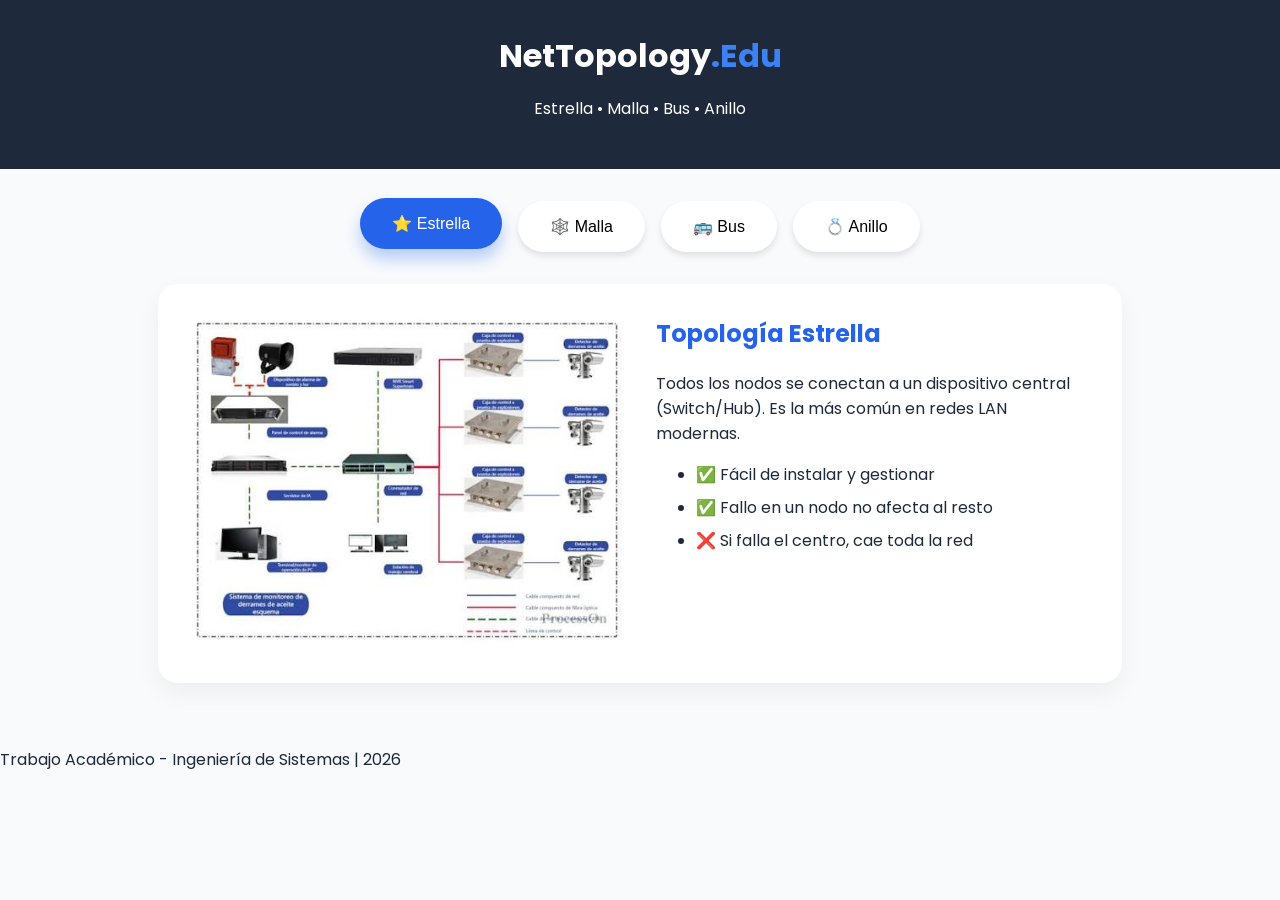
==== index.html @ 2206d34b "Add files via upload" ====
<!DOCTYPE html>
<html lang="es">
<head>
    <meta charset="UTF-8">
    <meta name="viewport" content="width=device-width, initial-scale=1.0">
    <title>Topologías de Red Físicas | Harold García</title>
    <link rel="stylesheet" href="styles.css">
    <link href="https://fonts.googleapis.com/css2?family=Poppins:wght@300;500;700&display=swap" rel="stylesheet">
</head>
<body>
    <header>
        <div class="logo">NetTopology<span>.Edu</span></div>
        <p class="subtitle">Estrella • Malla • Bus • Anillo</p>
    </header>

    <main>
        <nav class="topology-nav">
            <button class="nav-btn active" data-target="estrella">⭐ Estrella</button>
            <button class="nav-btn" data-target="malla">🕸️ Malla</button>
            <button class="nav-btn" data-target="bus">🚌 Bus</button>
            <button class="nav-btn" data-target="anillo">💍 Anillo</button>
        </nav>

        <section id="content-display" class="content-card">
            <div class="visual-area">
                <img id="topo-img" src="" alt="Diagrama Topología">
            </div>
            <div class="info-area">
                <h2 id="topo-title">Selecciona una Topología</h2>
                <p id="topo-desc">Explora las características de cada red física.</p>
                <ul id="topo-features"></ul>
            </div>
        </section>
    </main>

    <footer>
        <p>Trabajo Académico - Ingeniería de Sistemas | 2026</p>
    </footer>

    <script src="script.js"></script>
</body>
</html>
---- styles.css ----
:root {
    --primary: #2563eb;
    --dark: #1e293b;
    --light: #f8fafc;
    --accent: #3b82f6;
}

body {
    font-family: 'Poppins', sans-serif;
    margin: 0;
    background-color: var(--light);
    color: var(--dark);
    display: flex;
    flex-direction: column;
    min-height: 100vh;
}

header {
    background: var(--dark);
    color: white;
    padding: 2rem;
    text-align: center;
}

.logo { font-size: 2rem; font-weight: 700; }
.logo span { color: var(--accent); }

.topology-nav {
    display: flex;
    justify-content: center;
    gap: 1rem;
    padding: 2rem;
    flex-wrap: wrap;
}

.nav-btn {
    padding: 1rem 2rem;
    border: none;
    border-radius: 50px;
    background: white;
    box-shadow: 0 4px 6px rgba(0,0,0,0.1);
    cursor: pointer;
    font-weight: 500;
    transition: all 0.3s ease;
    font-size: 1rem;
}

.nav-btn:hover, .nav-btn.active {
    background: var(--primary);
    color: white;
    transform: translateY(-3px);
    box-shadow: 0 10px 15px rgba(37, 99, 235, 0.3);
}

.content-card {
    max-width: 900px;
    margin: 0 auto 3rem;
    background: white;
    border-radius: 20px;
    padding: 2rem;
    box-shadow: 0 10px 25px rgba(0,0,0,0.05);
    display: grid;
    grid-template-columns: 1fr 1fr;
    gap: 2rem;
    animation: fadeIn 0.5s ease;
}

.visual-area img {
    width: 100%;
    border-radius: 10px;
    background: #f1f5f9;
}

#topo-title { color: var(--primary); margin-top: 0; }
#topo-features li { margin-bottom: 0.5rem; }

@keyframes fadeIn {
    from { opacity: 0; transform: translateY(10px); }
    to { opacity: 1; transform: translateY(0); }
}

@media (max-width: 768px) {
    .content-card { grid-template-columns: 1fr; }
}
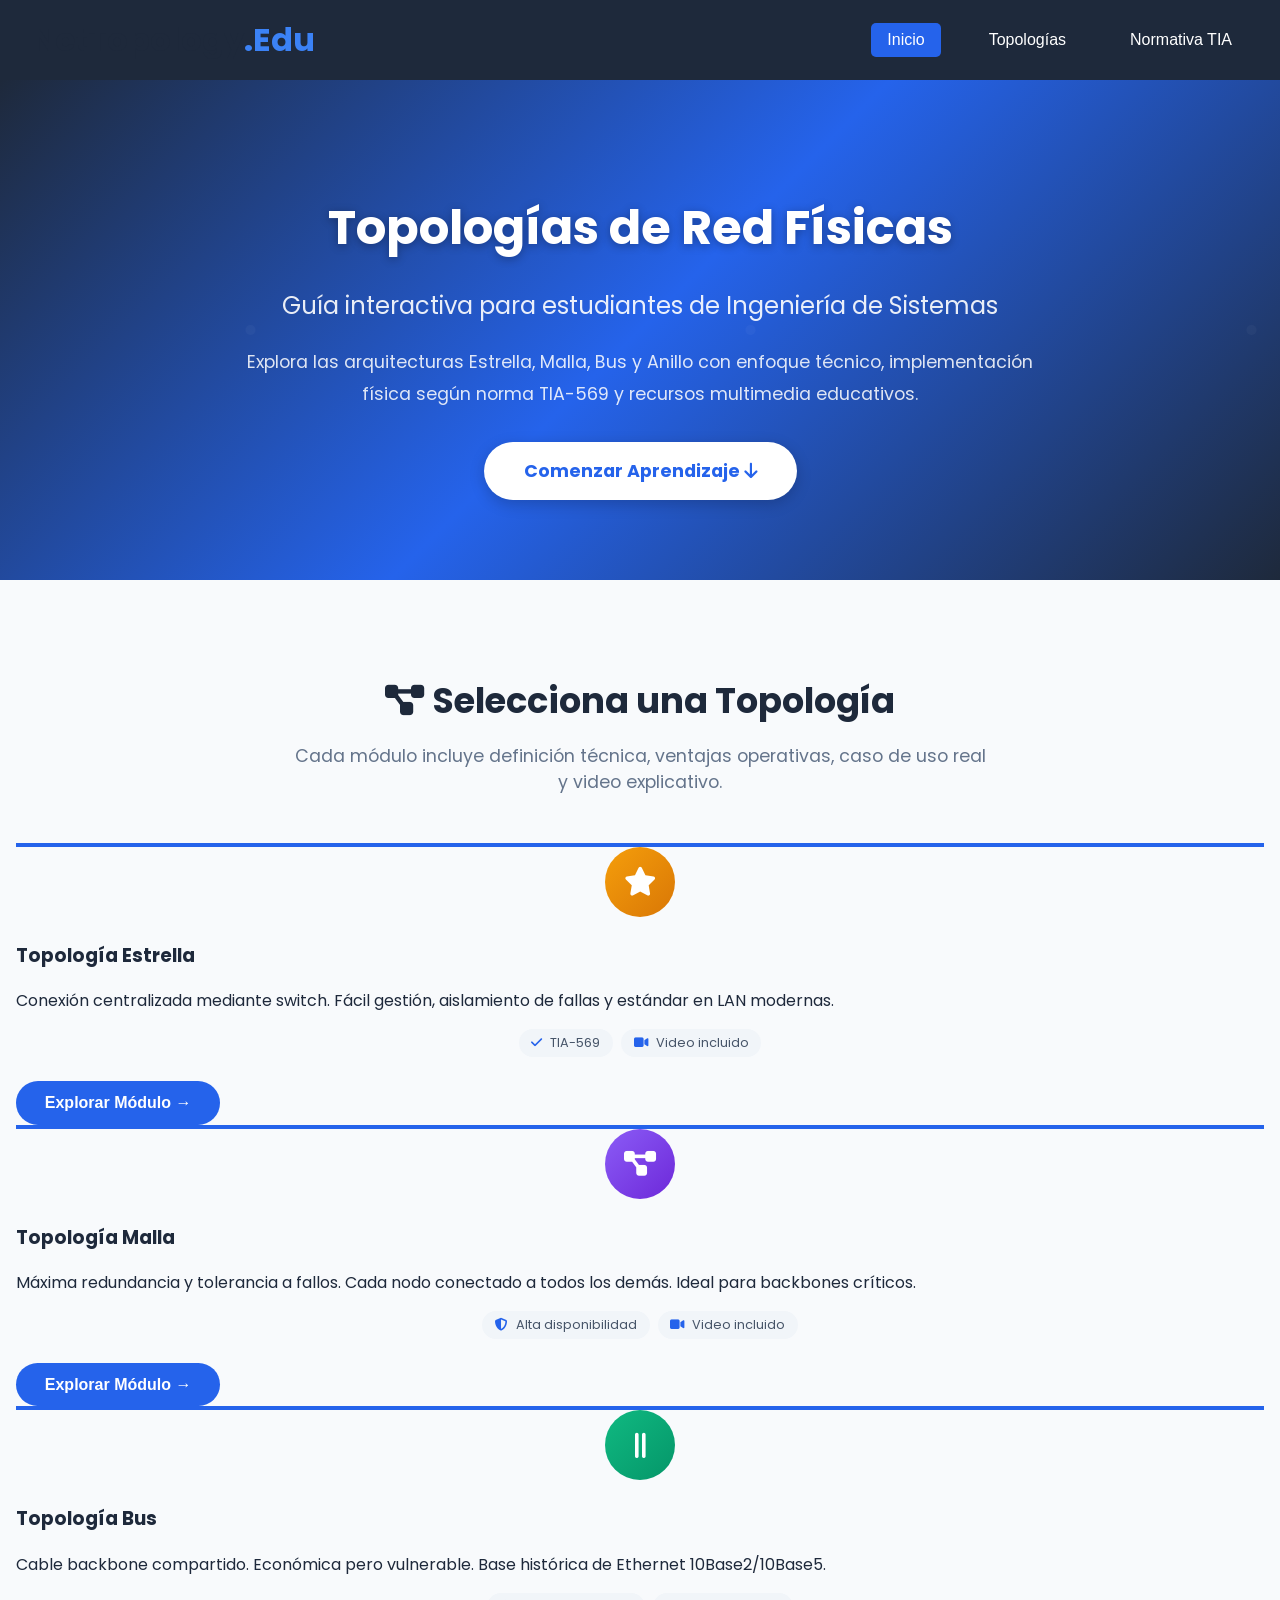
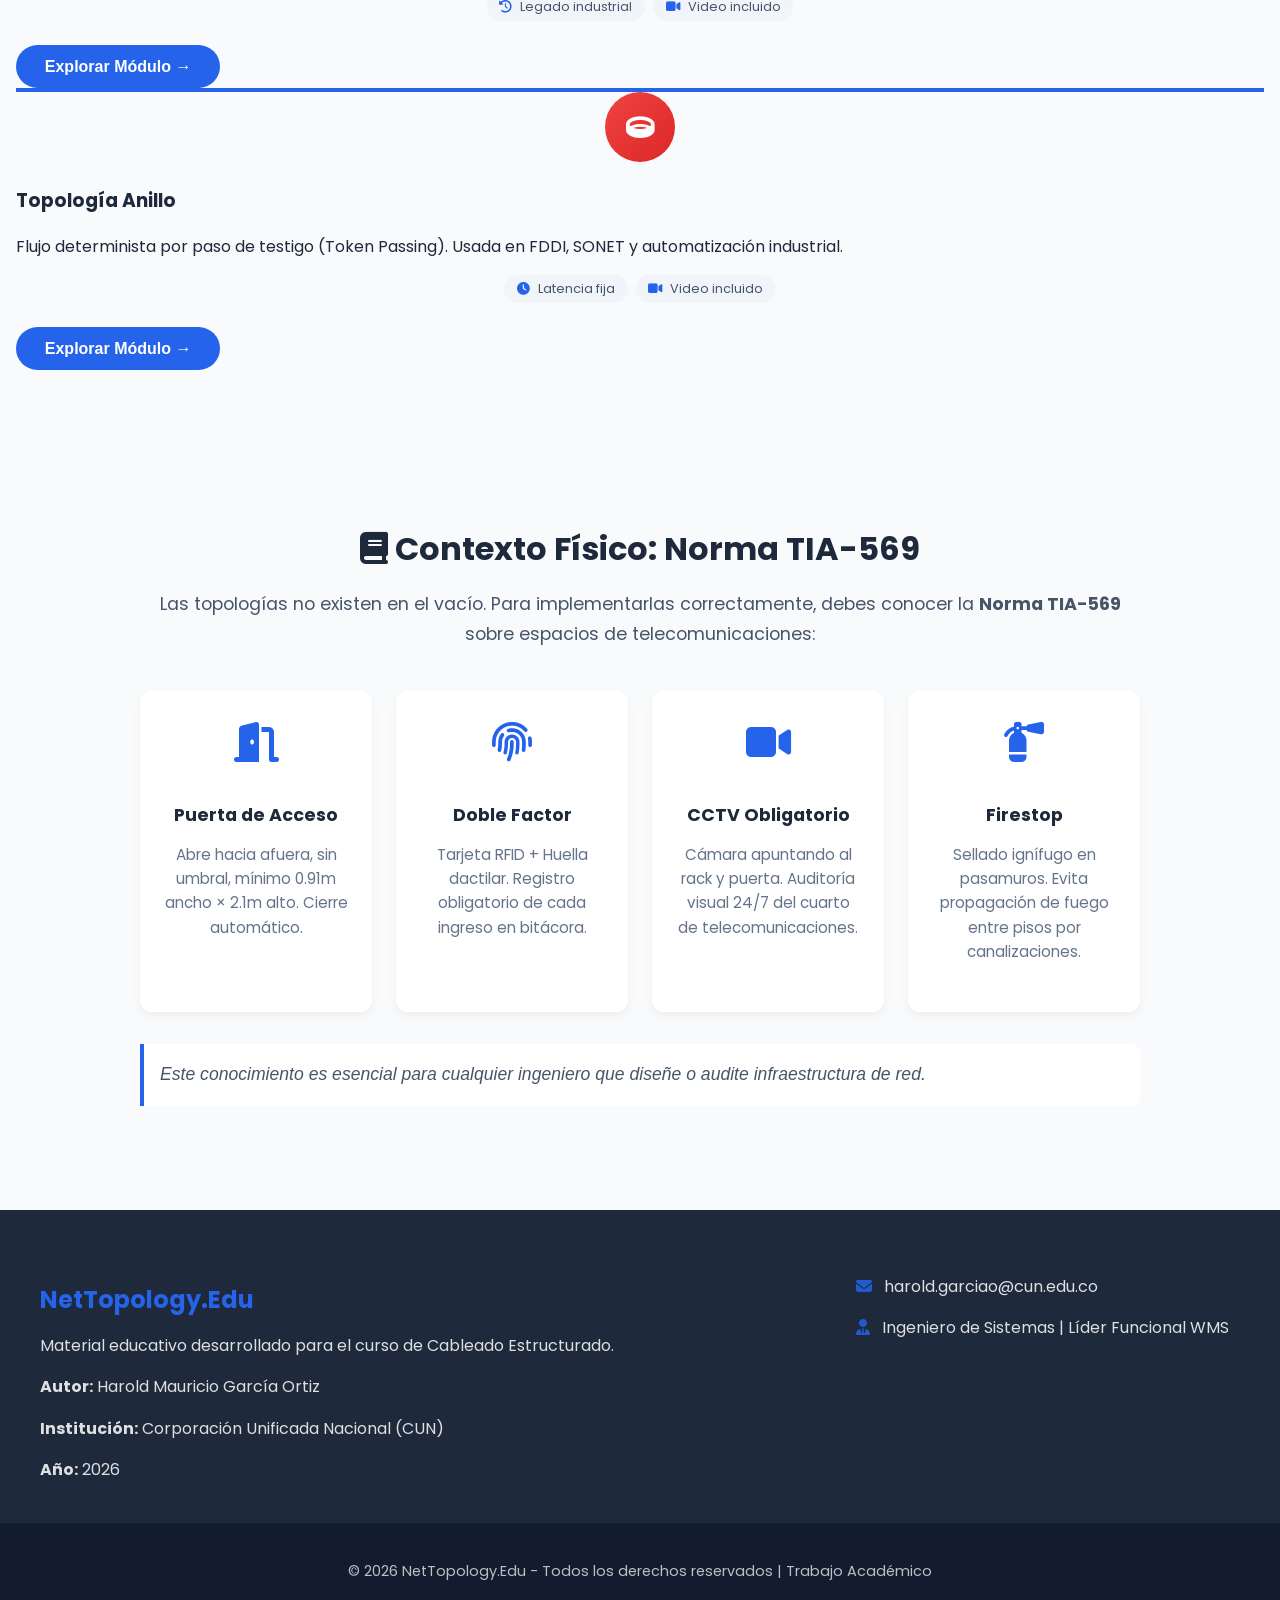
==== commit c60af8a2: "Add files via upload Entrega final completa: Sitio educativo interactivo con videos y normativa TIA-" ====
--- a/index.html
+++ b/index.html
@@ -3,40 +3,151 @@
 <head>
     <meta charset="UTF-8">
     <meta name="viewport" content="width=device-width, initial-scale=1.0">
-    <title>Topologías de Red Físicas | Harold García</title>
+    <title>Topologías de Red Físicas | NetTopology.Edu</title>
     <link rel="stylesheet" href="styles.css">
     <link href="https://fonts.googleapis.com/css2?family=Poppins:wght@300;500;700&display=swap" rel="stylesheet">
+    <link rel="stylesheet" href="https://cdnjs.cloudflare.com/ajax/libs/font-awesome/6.4.0/css/all.min.css">
 </head>
 <body>
-    <header>
+
+    <!-- Navegación Superior -->
+    <nav class="top-nav">
         <div class="logo">NetTopology<span>.Edu</span></div>
-        <p class="subtitle">Estrella • Malla • Bus • Anillo</p>
+        <div class="nav-links">
+            <a href="#inicio" class="active">Inicio</a>
+            <a href="#topologias">Topologías</a>
+            <a href="#normativa">Normativa TIA</a>
+        </div>
+    </nav>
+
+    <!-- Hero Section: Bienvenida Educativa -->
+    <header id="inicio" class="hero-section">
+        <div class="container hero-content">
+            <h1>Topologías de Red Físicas</h1>
+            <p class="hero-subtitle">Guía interactiva para estudiantes de Ingeniería de Sistemas</p>
+            <p class="hero-desc">
+                Explora las arquitecturas Estrella, Malla, Bus y Anillo con enfoque técnico, 
+                implementación física según norma TIA-569 y recursos multimedia educativos.
+            </p>
+            <a href="#topologias" class="btn-primary">Comenzar Aprendizaje <i class="fas fa-arrow-down"></i></a>
+        </div>
     </header>
 
-    <main>
-        <nav class="topology-nav">
-            <button class="nav-btn active" data-target="estrella">⭐ Estrella</button>
-            <button class="nav-btn" data-target="malla">🕸️ Malla</button>
-            <button class="nav-btn" data-target="bus">🚌 Bus</button>
-            <button class="nav-btn" data-target="anillo">💍 Anillo</button>
-        </nav>
+    <!-- Sección de Topologías (Menú Interactivo) -->
+    <section id="topologias" class="container section-padding">
+        <div class="section-header">
+            <h2><i class="fas fa-project-diagram"></i> Selecciona una Topología</h2>
+            <p>Cada módulo incluye definición técnica, ventajas operativas, caso de uso real y video explicativo.</p>
+        </div>
 
-        <section id="content-display" class="content-card">
-            <div class="visual-area">
-                <img id="topo-img" src="" alt="Diagrama Topología">
+        <div class="menu-grid">
+            <!-- Tarjeta Estrella -->
+            <div class="card topology-card">
+                <div class="card-icon star-icon"><i class="fas fa-star"></i></div>
+                <h3>Topología Estrella</h3>
+                <p>Conexión centralizada mediante switch. Fácil gestión, aislamiento de fallas y estándar en LAN modernas.</p>
+                <ul class="card-tags">
+                    <li><i class="fas fa-check"></i> TIA-569</li>
+                    <li><i class="fas fa-video"></i> Video incluido</li>
+                </ul>
+                <a href="estrella.html" class="btn-detail">Explorar Módulo →</a>
             </div>
-            <div class="info-area">
-                <h2 id="topo-title">Selecciona una Topología</h2>
-                <p id="topo-desc">Explora las características de cada red física.</p>
-                <ul id="topo-features"></ul>
+
+            <!-- Tarjeta Malla -->
+            <div class="card topology-card">
+                <div class="card-icon mesh-icon"><i class="fas fa-project-diagram"></i></div>
+                <h3>Topología Malla</h3>
+                <p>Máxima redundancia y tolerancia a fallos. Cada nodo conectado a todos los demás. Ideal para backbones críticos.</p>
+                <ul class="card-tags">
+                    <li><i class="fas fa-shield-alt"></i> Alta disponibilidad</li>
+                    <li><i class="fas fa-video"></i> Video incluido</li>
+                </ul>
+                <a href="malla.html" class="btn-detail">Explorar Módulo →</a>
             </div>
-        </section>
-    </main>
 
+            <!-- Tarjeta Bus -->
+            <div class="card topology-card">
+                <div class="card-icon bus-icon"><i class="fas fa-grip-lines-vertical"></i></div>
+                <h3>Topología Bus</h3>
+                <p>Cable backbone compartido. Económica pero vulnerable. Base histórica de Ethernet 10Base2/10Base5.</p>
+                <ul class="card-tags">
+                    <li><i class="fas fa-history"></i> Legado industrial</li>
+                    <li><i class="fas fa-video"></i> Video incluido</li>
+                </ul>
+                <a href="bus.html" class="btn-detail">Explorar Módulo →</a>
+            </div>
+
+            <!-- Tarjeta Anillo -->
+            <div class="card topology-card">
+                <div class="card-icon ring-icon"><i class="fas fa-ring"></i></div>
+                <h3>Topología Anillo</h3>
+                <p>Flujo determinista por paso de testigo (Token Passing). Usada en FDDI, SONET y automatización industrial.</p>
+                <ul class="card-tags">
+                    <li><i class="fas fa-clock"></i> Latencia fija</li>
+                    <li><i class="fas fa-video"></i> Video incluido</li>
+                </ul>
+                <a href="anillo.html" class="btn-detail">Explorar Módulo →</a>
+            </div>
+        </div>
+    </section>
+
+    <!-- Sección Normativa TIA-569 (Valor Agregado Educativo) -->
+    <section id="normativa" class="normativa-section">
+        <div class="container">
+            <div class="normativa-content">
+                <h2><i class="fas fa-book"></i> Contexto Físico: Norma TIA-569</h2>
+                <p>
+                    Las topologías no existen en el vacío. Para implementarlas correctamente, debes conocer la 
+                    <strong>Norma TIA-569</strong> sobre espacios de telecomunicaciones:
+                </p>
+                <div class="normativa-grid">
+                    <div class="norma-item">
+                        <i class="fas fa-door-open"></i>
+                        <h4>Puerta de Acceso</h4>
+                        <p>Abre hacia afuera, sin umbral, mínimo 0.91m ancho × 2.1m alto. Cierre automático.</p>
+                    </div>
+                    <div class="norma-item">
+                        <i class="fas fa-fingerprint"></i>
+                        <h4>Doble Factor</h4>
+                        <p>Tarjeta RFID + Huella dactilar. Registro obligatorio de cada ingreso en bitácora.</p>
+                    </div>
+                    <div class="norma-item">
+                        <i class="fas fa-video"></i>
+                        <h4>CCTV Obligatorio</h4>
+                        <p>Cámara apuntando al rack y puerta. Auditoría visual 24/7 del cuarto de telecomunicaciones.</p>
+                    </div>
+                    <div class="norma-item">
+                        <i class="fas fa-fire-extinguisher"></i>
+                        <h4>Firestop</h4>
+                        <p>Sellado ignífugo en pasamuros. Evita propagación de fuego entre pisos por canalizaciones.</p>
+                    </div>
+                </div>
+                <p class="normativa-note">
+                    <em>Este conocimiento es esencial para cualquier ingeniero que diseñe o audite infraestructura de red.</em>
+                </p>
+            </div>
+        </div>
+    </section>
+
+    <!-- Footer -->
     <footer>
-        <p>Trabajo Académico - Ingeniería de Sistemas | 2026</p>
+        <div class="container footer-content">
+            <div class="footer-info">
+                <h3>NetTopology.Edu</h3>
+                <p>Material educativo desarrollado para el curso de Cableado Estructurado.</p>
+                <p><strong>Autor:</strong> Harold Mauricio García Ortiz</p>
+                <p><strong>Institución:</strong> Corporación Unificada Nacional (CUN)</p>
+                <p><strong>Año:</strong> 2026</p>
+            </div>
+            <div class="footer-contact">
+                <p><i class="fas fa-envelope"></i> harold.garciao@cun.edu.co</p>
+                <p><i class="fas fa-user-tie"></i> Ingeniero de Sistemas | Líder Funcional WMS</p>
+            </div>
+        </div>
+        <div class="footer-bottom">
+            <p>© 2026 NetTopology.Edu - Todos los derechos reservados | Trabajo Académico</p>
+        </div>
     </footer>
 
-    <script src="script.js"></script>
 </body>
 </html>
--- a/styles.css
+++ b/styles.css
@@ -81,4 +81,384 @@
 
 @media (max-width: 768px) {
     .content-card { grid-template-columns: 1fr; }
+}
+/* --- Estilos para Páginas de Detalle --- */
+.top-nav {
+    background: var(--dark);
+    padding: 1rem 2rem;
+    display: flex;
+    justify-content: space-between;
+    align-items: center;
+    position: sticky;
+    top: 0;
+    z-index: 100;
+}
+
+.back-btn {
+    color: white;
+    text-decoration: none;
+    font-weight: 500;
+    padding: 0.5rem 1rem;
+    border: 1px solid rgba(255,255,255,0.3);
+    border-radius: 5px;
+    transition: all 0.3s;
+}
+
+.back-btn:hover { background: var(--primary); border-color: var(--primary); }
+
+.topic-header {
+    background: linear-gradient(135deg, #1e293b 0%, #3b82f6 100%);
+    color: white;
+    padding: 3rem 0;
+    text-align: center;
+}
+
+.topic-header h1 { font-size: 2.5rem; margin-bottom: 0.5rem; }
+.subtitle { font-size: 1.2rem; opacity: 0.9; }
+
+.detail-layout {
+    display: grid;
+    grid-template-columns: 2fr 1fr; /* 2 partes contenido, 1 parte media */
+    gap: 2rem;
+    padding: 3rem 1rem;
+    max-width: 1200px;
+    margin: 0 auto;
+}
+
+.edu-card {
+    background: white;
+    padding: 2rem;
+    border-radius: 15px;
+    box-shadow: 0 4px 15px rgba(0,0,0,0.05);
+    margin-bottom: 2rem;
+    border-left: 5px solid var(--primary);
+}
+
+.highlight-card { border-left-color: #10b981; background: #f0fdf4; }
+
+.feature-list { list-style: none; padding: 0; }
+.feature-list li { margin-bottom: 1rem; padding-left: 1.5rem; position: relative; }
+.feature-list li i { position: absolute; left: 0; top: 4px; color: var(--primary); }
+
+.media-card {
+    background: white;
+    padding: 1.5rem;
+    border-radius: 15px;
+    box-shadow: 0 4px 15px rgba(0,0,0,0.05);
+    margin-bottom: 2rem;
+    text-align: center;
+}
+
+.main-diagram { width: 100%; border-radius: 10px; margin-bottom: 1rem; }
+.caption { font-size: 0.85rem; color: #64748b; font-style: italic; }
+
+.fun-fact { background: #fffbeb; border-left: 5px solid #f59e0b; }
+
+@media (max-width: 768px) {
+    .detail-layout { grid-template-columns: 1fr; }
+    .topic-header h1 { font-size: 1.8rem; }
+}
+/* === ESTILOS ESPECÍFICOS PARA INDEX.HTML === */
+
+/* Navegación superior con enlaces */
+.nav-links {
+    display: flex;
+    gap: 2rem;
+}
+
+.nav-links a {
+    color: white;
+    text-decoration: none;
+    font-weight: 500;
+    padding: 0.5rem 1rem;
+    border-radius: 5px;
+    transition: all 0.3s;
+}
+
+.nav-links a:hover, .nav-links a.active {
+    background: var(--primary);
+}
+
+/* Hero Section */
+.hero-section {
+    background: linear-gradient(135deg, #1e293b 0%, #2563eb 50%, #1e293b 100%);
+    color: white;
+    padding: 5rem 0;
+    text-align: center;
+    position: relative;
+    overflow: hidden;
+}
+
+.hero-section::before {
+    content: '';
+    position: absolute;
+    top: 0; left: 0; right: 0; bottom: 0;
+    background: url('data:image/svg+xml,<svg xmlns="http://www.w3.org/2000/svg" viewBox="0 0 100 100"><circle cx="50" cy="50" r="1" fill="rgba(255,255,255,0.1)"/></svg>') repeat;
+    opacity: 0.3;
+}
+
+.hero-content {
+    position: relative;
+    z-index: 1;
+    max-width: 800px;
+    margin: 0 auto;
+}
+
+.hero-section h1 {
+    font-size: 3rem;
+    margin-bottom: 1rem;
+    text-shadow: 0 2px 10px rgba(0,0,0,0.3);
+}
+
+.hero-subtitle {
+    font-size: 1.5rem;
+    opacity: 0.9;
+    margin-bottom: 1.5rem;
+}
+
+.hero-desc {
+    font-size: 1.1rem;
+    line-height: 1.8;
+    margin-bottom: 2rem;
+    opacity: 0.85;
+}
+
+.btn-primary {
+    display: inline-block;
+    padding: 1rem 2.5rem;
+    background: white;
+    color: var(--primary);
+    text-decoration: none;
+    border-radius: 50px;
+    font-weight: 700;
+    font-size: 1.1rem;
+    transition: all 0.3s;
+    box-shadow: 0 4px 15px rgba(0,0,0,0.2);
+}
+
+.btn-primary:hover {
+    transform: translateY(-3px);
+    box-shadow: 0 8px 25px rgba(0,0,0,0.3);
+}
+
+/* Secciones generales */
+.section-padding {
+    padding: 4rem 1rem;
+}
+
+.section-header {
+    text-align: center;
+    margin-bottom: 3rem;
+}
+
+.section-header h2 {
+    font-size: 2.2rem;
+    color: var(--dark);
+    margin-bottom: 1rem;
+}
+
+.section-header p {
+    color: #64748b;
+    font-size: 1.1rem;
+    max-width: 700px;
+    margin: 0 auto;
+}
+
+/* Tarjetas de Topología Mejoradas */
+.topology-card {
+    border-top: 4px solid var(--primary);
+    transition: all 0.3s ease;
+}
+
+.topology-card:hover {
+    transform: translateY(-10px);
+    box-shadow: 0 15px 30px rgba(37, 99, 235, 0.2);
+}
+
+.card-icon {
+    width: 70px;
+    height: 70px;
+    border-radius: 50%;
+    display: flex;
+    align-items: center;
+    justify-content: center;
+    margin: 0 auto 1.5rem;
+    font-size: 1.8rem;
+    color: white;
+}
+
+.star-icon { background: linear-gradient(135deg, #f59e0b, #d97706); }
+.mesh-icon { background: linear-gradient(135deg, #8b5cf6, #6d28d9); }
+.bus-icon { background: linear-gradient(135deg, #10b981, #059669); }
+.ring-icon { background: linear-gradient(135deg, #ef4444, #dc2626); }
+
+.card-tags {
+    list-style: none;
+    padding: 0;
+    margin: 1rem 0;
+    display: flex;
+    flex-wrap: wrap;
+    gap: 0.5rem;
+    justify-content: center;
+}
+
+.card-tags li {
+    background: #f1f5f9;
+    padding: 0.3rem 0.8rem;
+    border-radius: 20px;
+    font-size: 0.8rem;
+    color: #475569;
+}
+
+.card-tags i {
+    color: var(--primary);
+    margin-right: 0.3rem;
+}
+
+.btn-detail {
+    display: inline-block;
+    padding: 0.8rem 1.8rem;
+    background: var(--primary);
+    color: white;
+    text-decoration: none;
+    border-radius: 50px;
+    font-weight: 600;
+    transition: all 0.3s;
+    margin-top: 0.5rem;
+}
+
+.btn-detail:hover {
+    background: #1d4ed8;
+    transform: scale(1.05);
+}
+
+/* Sección Normativa TIA-569 */
+.normativa-section {
+    background: #f8fafc;
+    padding: 4rem 0;
+}
+
+.normativa-content {
+    max-width: 1000px;
+    margin: 0 auto;
+    text-align: center;
+}
+
+.normativa-content h2 {
+    font-size: 2rem;
+    color: var(--dark);
+    margin-bottom: 1rem;
+}
+
+.normativa-content > p {
+    color: #475569;
+    font-size: 1.1rem;
+    margin-bottom: 2.5rem;
+    line-height: 1.7;
+}
+
+.normativa-grid {
+    display: grid;
+    grid-template-columns: repeat(auto-fit, minmax(220px, 1fr));
+    gap: 1.5rem;
+    margin-bottom: 2rem;
+}
+
+.norma-item {
+    background: white;
+    padding: 2rem 1.5rem;
+    border-radius: 12px;
+    box-shadow: 0 4px 10px rgba(0,0,0,0.05);
+    transition: transform 0.3s;
+}
+
+.norma-item:hover {
+    transform: translateY(-5px);
+}
+
+.norma-item i {
+    font-size: 2.5rem;
+    color: var(--primary);
+    margin-bottom: 1rem;
+}
+
+.norma-item h4 {
+    color: var(--dark);
+    margin-bottom: 0.8rem;
+    font-size: 1.1rem;
+}
+
+.norma-item p {
+    color: #64748b;
+    font-size: 0.95rem;
+    line-height: 1.6;
+}
+
+.normativa-note {
+    font-style: italic;
+    color: #64748b;
+    margin-top: 1.5rem;
+    padding: 1rem;
+    background: white;
+    border-left: 4px solid var(--primary);
+    border-radius: 0 8px 8px 0;
+    text-align: left;
+}
+
+/* Footer Profesional */
+footer {
+    background: var(--dark);
+    color: white;
+    padding: 3rem 0 0;
+}
+
+.footer-content {
+    display: grid;
+    grid-template-columns: 2fr 1fr;
+    gap: 3rem;
+    max-width: 1200px;
+    margin: 0 auto;
+    padding: 0 1rem 2rem;
+}
+
+.footer-info h3 {
+    font-size: 1.5rem;
+    margin-bottom: 1rem;
+    color: var(--primary);
+}
+
+.footer-info p {
+    margin-bottom: 0.5rem;
+    opacity: 0.85;
+    line-height: 1.6;
+}
+
+.footer-contact p {
+    margin-bottom: 0.8rem;
+    opacity: 0.85;
+}
+
+.footer-contact i {
+    color: var(--primary);
+    margin-right: 0.5rem;
+}
+
+.footer-bottom {
+    background: #0f172a;
+    text-align: center;
+    padding: 1.5rem;
+    font-size: 0.9rem;
+    opacity: 0.7;
+}
+
+/* Responsive Index */
+@media (max-width: 768px) {
+    .nav-links { display: none; } /* En móvil ocultamos links superiores para simplificar */
+    
+    .hero-section h1 { font-size: 2rem; }
+    .hero-subtitle { font-size: 1.2rem; }
+    
+    .footer-content { grid-template-columns: 1fr; text-align: center; }
+    
+    .menu-grid { grid-template-columns: 1fr; }
 }
